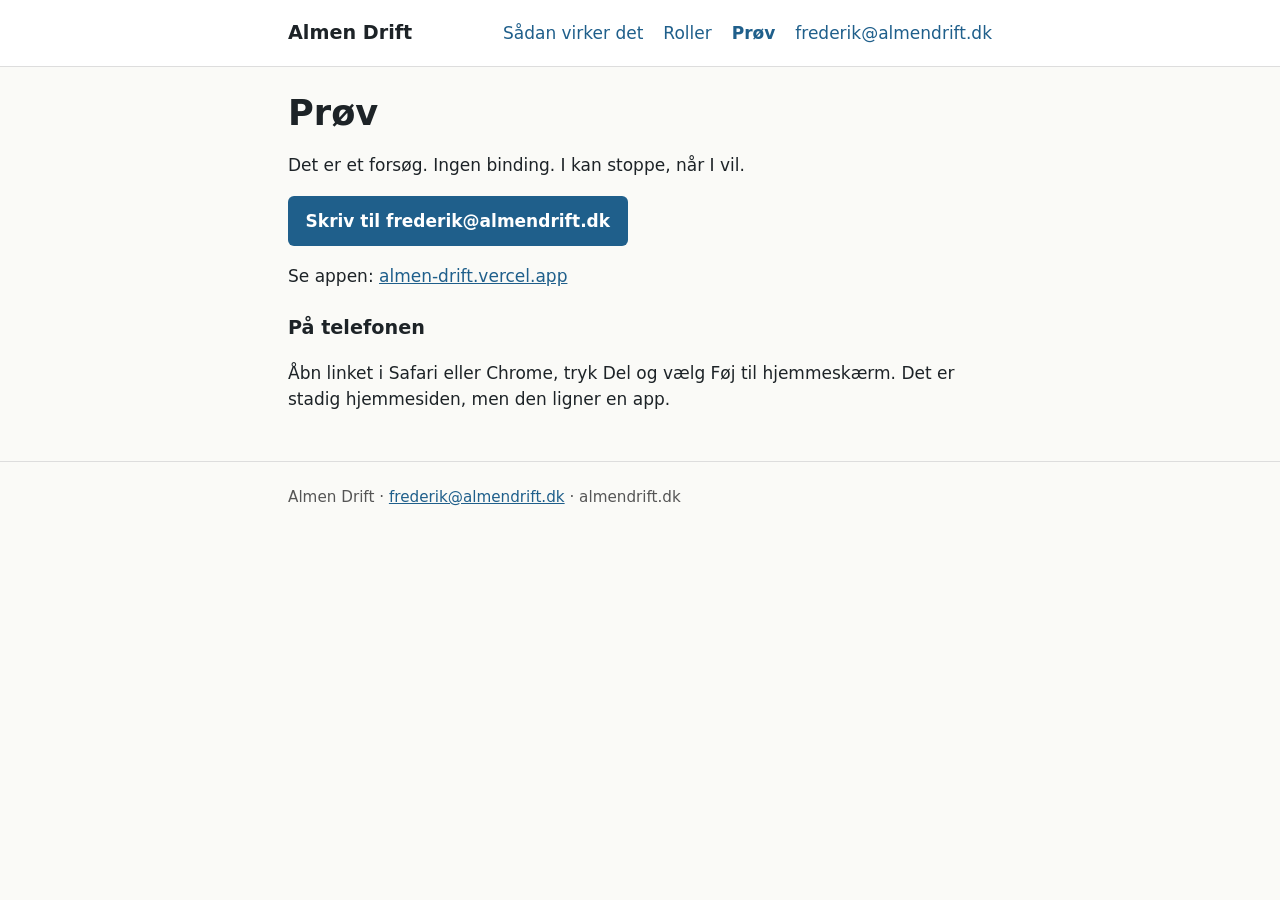
==== proev.html @ 3ca42aa7 "Almen Drift hjemmeside v1" ====
<!DOCTYPE html>
<html lang="da">
<head>
<meta charset="utf-8">
<meta name="viewport" content="width=device-width, initial-scale=1">
<title>Prøv · Almen Drift</title>
<meta name="description" content="Almen Drift. Opgaveliste til viceværten, i stedet for mail og kalender.">
<link rel="stylesheet" href="style.css">
</head>
<body>
<header class="top">
  <div class="wrap bar">
    <a class="logo" href="index.html">Almen Drift</a>
    <button class="menu-btn" aria-expanded="false" aria-controls="menu">Menu</button>
    <nav id="menu" class="menu"><ul><li><a href="saadan-virker-det.html">Sådan virker det</a></li><li><a href="roller.html">Roller</a></li><li><a href="proev.html" aria-current="page">Prøv</a></li><li><a href="mailto:frederik@almendrift.dk">frederik@almendrift.dk</a></li></ul></nav>
  </div>
</header>
<main class="wrap">
<h1>Prøv</h1>
<p>Det er et forsøg. Ingen binding. I kan stoppe, når I vil.</p>
<p><a class="btn" href="mailto:frederik@almendrift.dk">Skriv til frederik@almendrift.dk</a></p>
<p>Se appen: <a href="https://almen-drift.vercel.app">almen-drift.vercel.app</a></p>
<h2>På telefonen</h2>
<p>Åbn linket i Safari eller Chrome, tryk Del og vælg Føj til hjemmeskærm. Det er stadig hjemmesiden, men den ligner en app.</p>
</main>
<footer class="foot"><div class="wrap">Almen Drift · <a href="mailto:frederik@almendrift.dk">frederik@almendrift.dk</a> · almendrift.dk</div></footer>
<script>
var b=document.querySelector('.menu-btn'),m=document.getElementById('menu');
b.addEventListener('click',function(){var o=m.classList.toggle('open');b.setAttribute('aria-expanded',o);});
</script>
</body>
</html>
---- style.css ----
*{box-sizing:border-box}
html{-webkit-text-size-adjust:100%}
body{margin:0;font-family:system-ui,-apple-system,"Segoe UI",Roboto,Helvetica,Arial,sans-serif;font-size:1.0625rem;line-height:1.55;color:#1d2327;background:#fafaf7;overflow-wrap:break-word}
.wrap{max-width:46rem;margin:0 auto;padding:0 1rem}
a{color:#1f5f8b}
.top{background:#fff;border-bottom:1px solid #ddd}
.bar{display:flex;flex-wrap:wrap;align-items:center;justify-content:space-between;padding-top:.75rem;padding-bottom:.75rem}
.logo{font-weight:700;font-size:1.2rem;color:#1d2327;text-decoration:none}
.menu-btn{font:inherit;background:none;border:1px solid #999;border-radius:6px;padding:.3rem .8rem}
.menu{display:none;width:100%}
.menu.open{display:block}
.menu ul{list-style:none;margin:.5rem 0 0;padding:0}
.menu li a{display:block;padding:.5rem 0;text-decoration:none}
.menu a[aria-current]{font-weight:700}
h1{font-size:1.6rem;line-height:1.25;margin:1.5rem 0 1rem}
h2{font-size:1.2rem;margin:1.5rem 0 .5rem}
.lead{font-size:1.1rem}
.points{padding-left:1.2rem}.points li{margin:.5rem 0}
.shot{margin:1.5rem 0}
.placeholder{border:2px dashed #aaa;background:#f0f0ec;color:#666;display:flex;align-items:center;justify-content:center;aspect-ratio:9/16;max-width:18rem;margin:0 auto}
.btn{display:inline-block;background:#1f5f8b;color:#fff;padding:.75rem 1.1rem;border-radius:6px;text-decoration:none;font-weight:600}
.cta{margin:2rem 0}
.steps{list-style:none;padding:0}
.roles dt{font-weight:700;margin-top:1rem}.roles dd{margin:0}
.foot{border-top:1px solid #ddd;margin-top:3rem;padding:1.5rem 0;font-size:.95rem;color:#555}
@media (min-width:48rem){
 .menu-btn{display:none}
 .menu{display:block;width:auto}
 .menu ul{display:flex;gap:1.25rem;margin:0}
 h1{font-size:2.2rem}
}
.shot img{display:block;width:100%;max-width:300px;height:auto;margin:0 auto;border:1px solid #ddd;border-radius:12px}
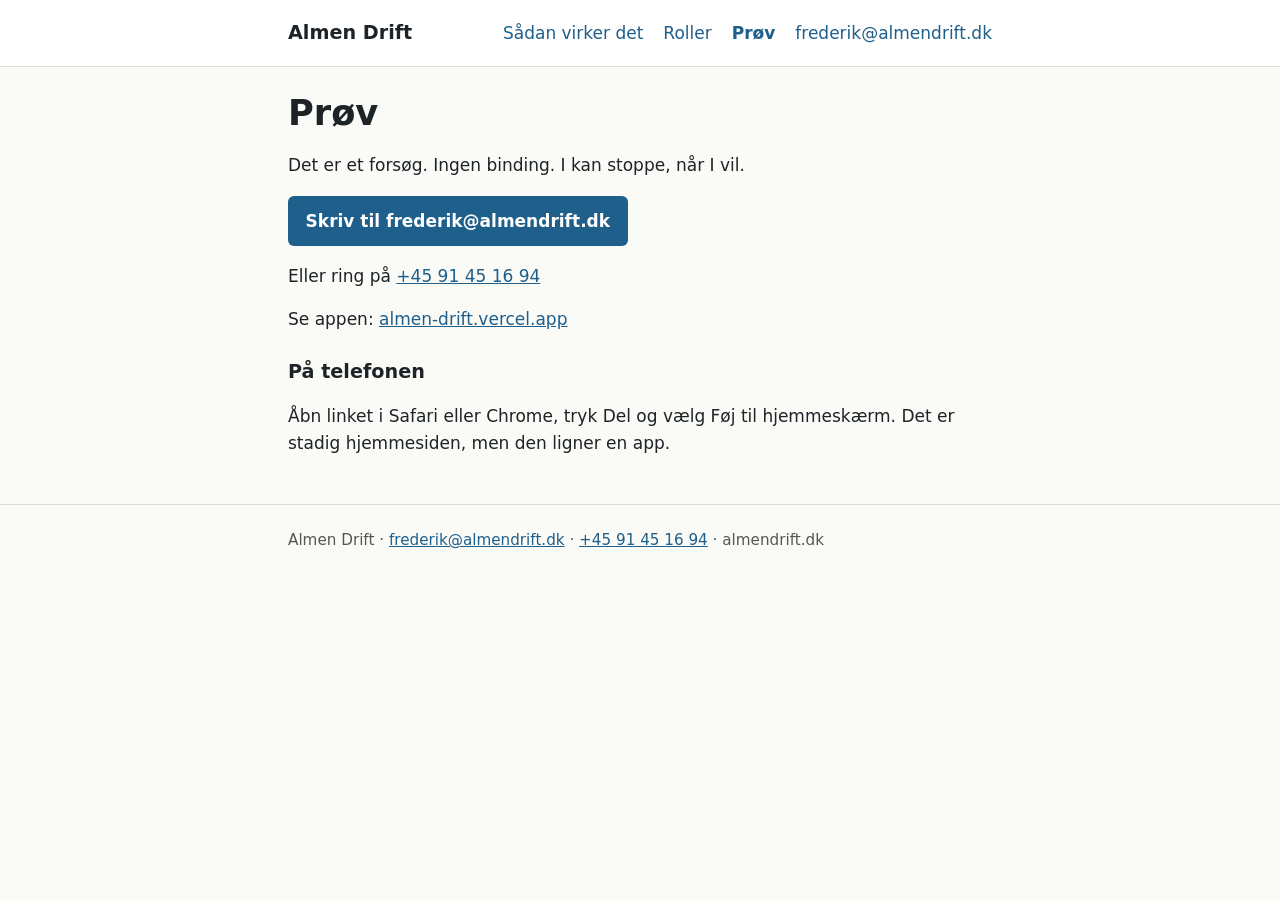
==== commit ab9038db: "Tilføj telefonnummer" ====
--- a/proev.html
+++ b/proev.html
@@ -18,12 +18,12 @@
 <main class="wrap">
 <h1>Prøv</h1>
 <p>Det er et forsøg. Ingen binding. I kan stoppe, når I vil.</p>
-<p><a class="btn" href="mailto:frederik@almendrift.dk">Skriv til frederik@almendrift.dk</a></p>
+<p><a class="btn" href="mailto:frederik@almendrift.dk">Skriv til frederik@almendrift.dk</a></p><p class="tel">Eller ring på <a href="tel:+4591451694">+45 91 45 16 94</a></p>
 <p>Se appen: <a href="https://almen-drift.vercel.app">almen-drift.vercel.app</a></p>
 <h2>På telefonen</h2>
 <p>Åbn linket i Safari eller Chrome, tryk Del og vælg Føj til hjemmeskærm. Det er stadig hjemmesiden, men den ligner en app.</p>
 </main>
-<footer class="foot"><div class="wrap">Almen Drift · <a href="mailto:frederik@almendrift.dk">frederik@almendrift.dk</a> · almendrift.dk</div></footer>
+<footer class="foot"><div class="wrap">Almen Drift · <a href="mailto:frederik@almendrift.dk">frederik@almendrift.dk</a> · <a href="tel:+4591451694">+45 91 45 16 94</a> · almendrift.dk</div></footer>
 <script>
 var b=document.querySelector('.menu-btn'),m=document.getElementById('menu');
 b.addEventListener('click',function(){var o=m.classList.toggle('open');b.setAttribute('aria-expanded',o);});
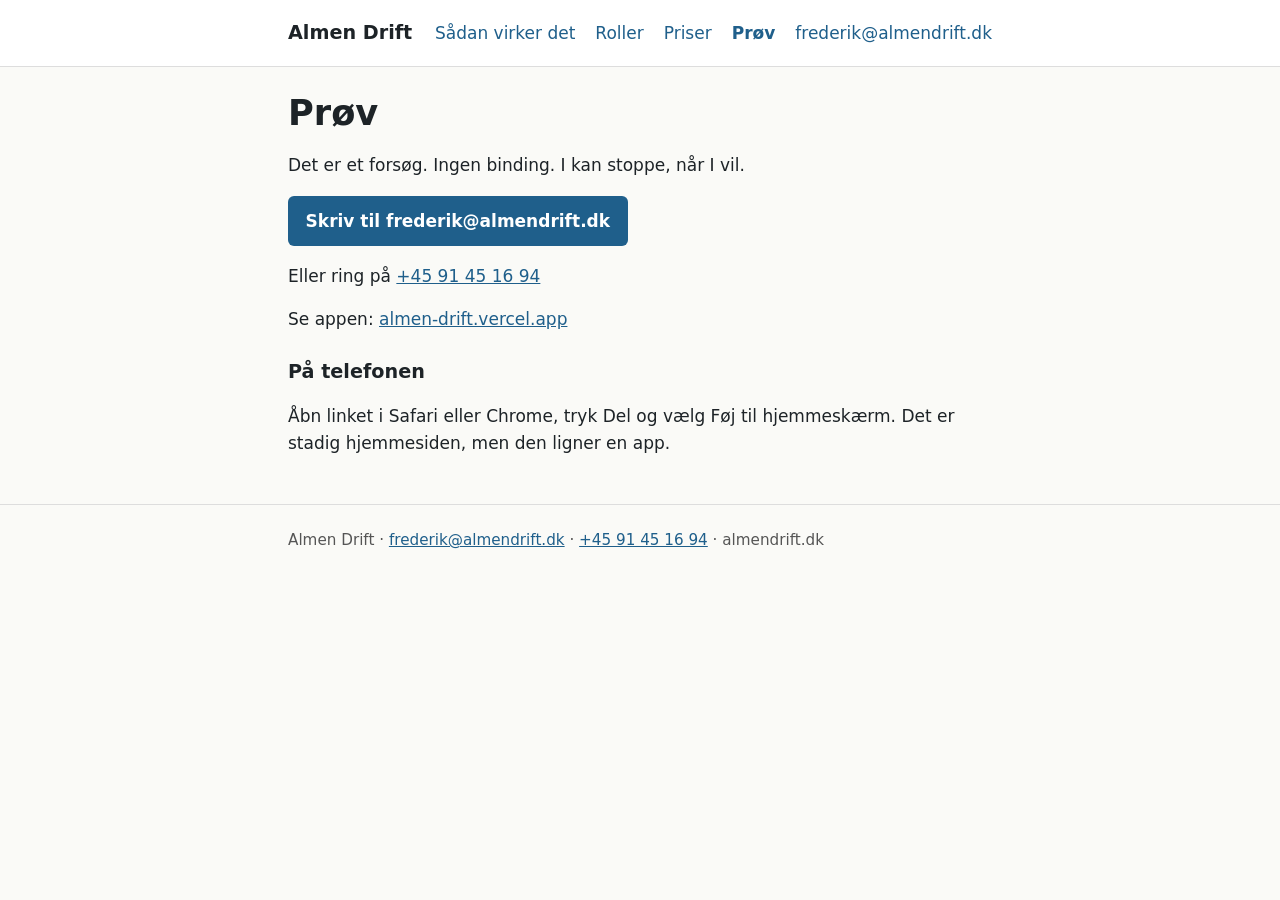
==== commit f648bc8f: "Tilføj Priser-side og menupunkt" ====
--- a/proev.html
+++ b/proev.html
@@ -12,7 +12,7 @@
   <div class="wrap bar">
     <a class="logo" href="index.html">Almen Drift</a>
     <button class="menu-btn" aria-expanded="false" aria-controls="menu">Menu</button>
-    <nav id="menu" class="menu"><ul><li><a href="saadan-virker-det.html">Sådan virker det</a></li><li><a href="roller.html">Roller</a></li><li><a href="proev.html" aria-current="page">Prøv</a></li><li><a href="mailto:frederik@almendrift.dk">frederik@almendrift.dk</a></li></ul></nav>
+    <nav id="menu" class="menu"><ul><li><a href="saadan-virker-det.html">Sådan virker det</a></li><li><a href="roller.html">Roller</a></li><li><a href="priser.html">Priser</a></li><li><a href="proev.html" aria-current="page">Prøv</a></li><li><a href="mailto:frederik@almendrift.dk">frederik@almendrift.dk</a></li></ul></nav>
   </div>
 </header>
 <main class="wrap">
--- a/style.css
+++ b/style.css
@@ -30,3 +30,9 @@
  h1{font-size:2.2rem}
 }
 .shot img{display:block;width:100%;max-width:300px;height:auto;margin:0 auto;border:1px solid #ddd;border-radius:12px}
+
+.plans{display:grid;gap:1rem;margin:1.5rem 0}
+.plan{border:1px solid #ddd;border-radius:8px;padding:1rem 1.1rem;background:#fff}
+.plan h2{margin:0 0 .5rem}
+.plan .price{margin:.2rem 0;font-weight:600}
+@media(min-width:760px){.plans{grid-template-columns:repeat(3,1fr)}}
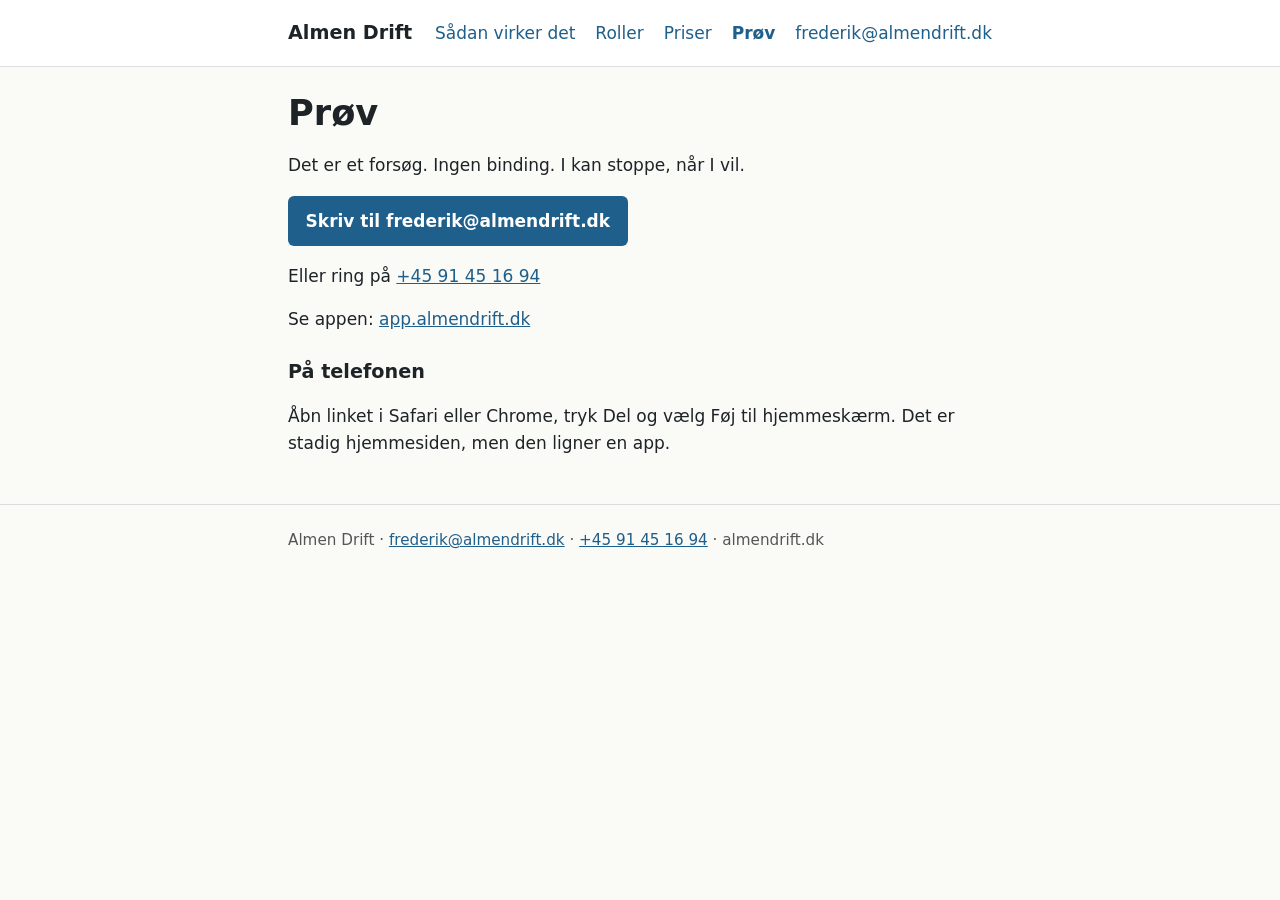
==== commit 241fd8b5: "App-link til app.almendrift.dk" ====
--- a/proev.html
+++ b/proev.html
@@ -19,7 +19,7 @@
 <h1>Prøv</h1>
 <p>Det er et forsøg. Ingen binding. I kan stoppe, når I vil.</p>
 <p><a class="btn" href="mailto:frederik@almendrift.dk">Skriv til frederik@almendrift.dk</a></p><p class="tel">Eller ring på <a href="tel:+4591451694">+45 91 45 16 94</a></p>
-<p>Se appen: <a href="https://almen-drift.vercel.app">almen-drift.vercel.app</a></p>
+<p>Se appen: <a href="https://app.almendrift.dk">app.almendrift.dk</a></p>
 <h2>På telefonen</h2>
 <p>Åbn linket i Safari eller Chrome, tryk Del og vælg Føj til hjemmeskærm. Det er stadig hjemmesiden, men den ligner en app.</p>
 </main>
